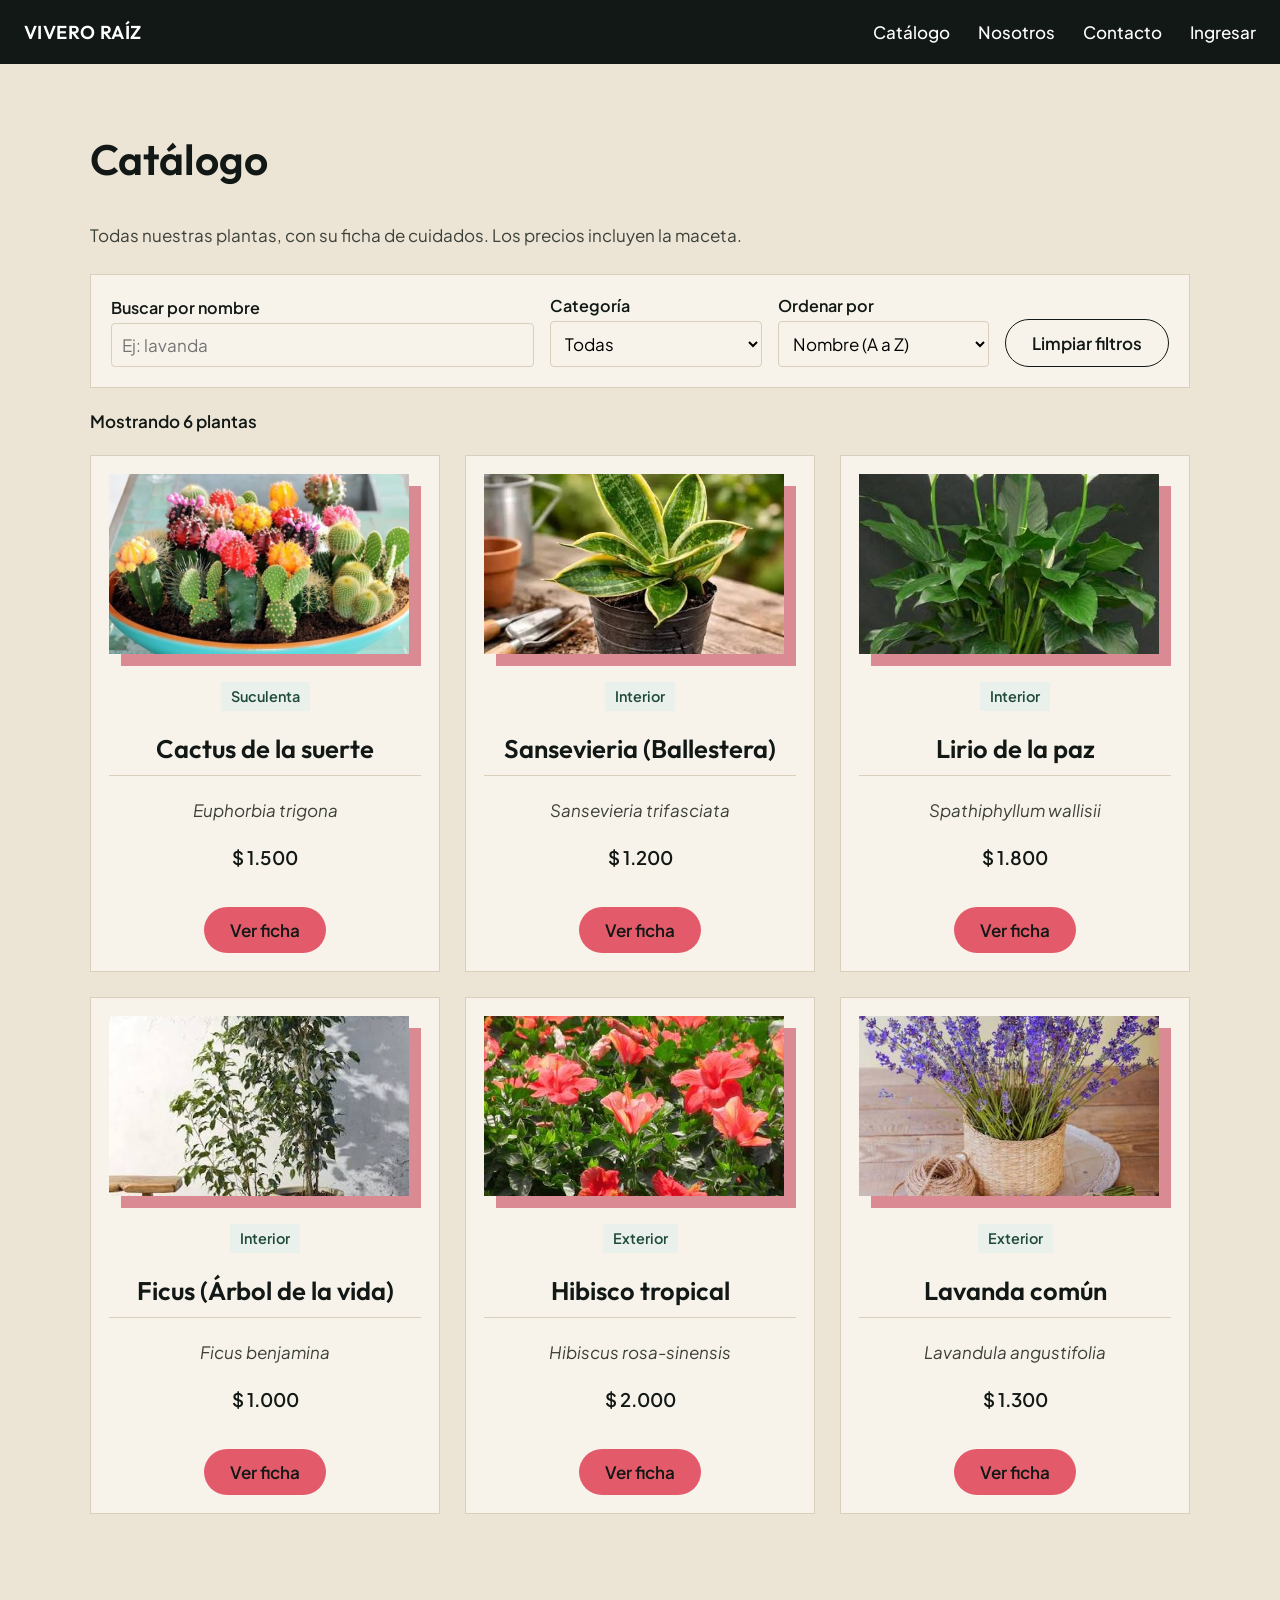
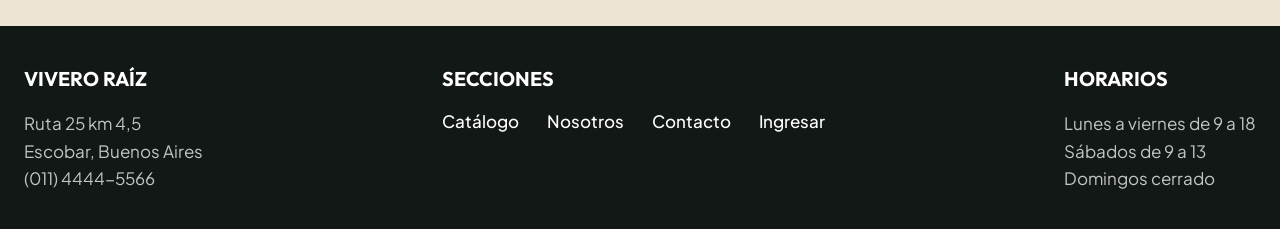
==== catalogo.html @ 2ac2e998 "Mejoras de legibilidad: tamaño base, contraste y campos de formulario" ====
<!DOCTYPE html>
<html lang="es">
<head>
    <meta charset="UTF-8">
    <meta name="viewport" content="width=device-width, initial-scale=1.0">
    <title>Vivero Raíz - Catálogo</title>
    <link rel="stylesheet" href="https://fonts.googleapis.com/css2?family=Outfit:wght@500;600;700&family=Plus+Jakarta+Sans:wght@400;500;600&display=swap">
    <link rel="stylesheet" href="css/estilos.css">
</head>
<body>
    <header>
        <div class="header-barra">
            <a href="index.html">VIVERO RAÍZ</a>
            <button type="button" class="boton-menu" aria-expanded="false" aria-controls="menu-principal" aria-label="Abrir menú">
                <svg width="22" height="22" viewBox="0 0 24 24" fill="none" stroke="currentColor" stroke-width="2" stroke-linecap="round" aria-hidden="true">
                    <path d="M4 7h16M4 12h16M4 17h16"/>
                </svg>
            </button>
        </div>
        <nav id="menu-principal" class="menu">
            <ul>
                <li><a href="catalogo.html">Catálogo</a></li>
                <li><a href="nosotros.html">Nosotros</a></li>
                <li><a href="contacto.html">Contacto</a></li>
                <li><a href="login.html">Ingresar</a></li>
            </ul>
        </nav>
    </header>

    <main>
        <h1>Catálogo</h1>
        <p>Todas nuestras plantas, con su ficha de cuidados. Los precios incluyen la maceta.</p>

        <form id="form-filtros" class="barra-filtros" role="search">
            <div>
                <label for="buscador">Buscar por nombre</label>
                <input type="search" id="buscador" name="buscador" placeholder="Ej: lavanda">
            </div>
            <div>
                <label for="filtro-categoria">Categoría</label>
                <select id="filtro-categoria" name="categoria">
                    <option value="todas">Todas</option>
                    <option value="interior">Interior</option>
                    <option value="exterior">Exterior</option>
                    <option value="suculenta">Suculenta</option>
                    <option value="aromatica">Aromática</option>
                </select>
            </div>
            <div>
                <label for="orden">Ordenar por</label>
                <select id="orden" name="orden">
                    <option value="nombre-asc">Nombre (A a Z)</option>
                    <option value="nombre-desc">Nombre (Z a A)</option>
                    <option value="precio-asc">Precio: menor a mayor</option>
                    <option value="precio-desc">Precio: mayor a menor</option>
                </select>
            </div>
            <button type="button" id="limpiar-filtros" class="boton boton-secundario">Limpiar filtros</button>
        </form>

        <p id="contador-resultados" class="contador" aria-live="polite">Mostrando 6 plantas</p>

        <p id="sin-resultados" class="mensaje-vacio" hidden>No encontramos plantas con ese criterio. Probá con otro nombre o elegí otra categoría.</p>

        <section>
            <div class="contenedor-catalogo" id="lista-plantas">

                <article data-nombre="Cactus de la suerte" data-categoria="suculenta" data-precio="1500">
                    <img src="img/cactus-suerte.jpg" alt="Cactus de la suerte en maceta">
                    <p class="etiqueta-categoria">Suculenta</p>
                    <h2>Cactus de la suerte</h2>
                    <p><em>Euphorbia trigona</em></p>
                    <p class="precio">$ 1.500</p>
                    <a href="planta.html" class="boton">Ver ficha</a>
                </article>

                <article data-nombre="Sansevieria (Ballestera)" data-categoria="interior" data-precio="1200">
                    <img src="img/sansevieria.jpg" alt="Sansevieria en maceta negra">
                    <p class="etiqueta-categoria">Interior</p>
                    <h2>Sansevieria (Ballestera)</h2>
                    <p><em>Sansevieria trifasciata</em></p>
                    <p class="precio">$ 1.200</p>
                    <a href="planta.html" class="boton">Ver ficha</a>
                </article>

                <article data-nombre="Lirio de la paz" data-categoria="interior" data-precio="1800">
                    <img src="img/lirio-paz.jpg" alt="Lirio de la paz con flores blancas">
                    <p class="etiqueta-categoria">Interior</p>
                    <h2>Lirio de la paz</h2>
                    <p><em>Spathiphyllum wallisii</em></p>
                    <p class="precio">$ 1.800</p>
                    <a href="planta.html" class="boton">Ver ficha</a>
                </article>

                <article data-nombre="Ficus (Árbol de la vida)" data-categoria="interior" data-precio="1000">
                    <img src="img/ficus.jpg" alt="Ficus benjamina en maceta">
                    <p class="etiqueta-categoria">Interior</p>
                    <h2>Ficus (Árbol de la vida)</h2>
                    <p><em>Ficus benjamina</em></p>
                    <p class="precio">$ 1.000</p>
                    <a href="planta.html" class="boton">Ver ficha</a>
                </article>

                <article data-nombre="Hibisco tropical" data-categoria="exterior" data-precio="2000">
                    <img src="img/hibisco.jpg" alt="Hibisco tropical con flores rosadas">
                    <p class="etiqueta-categoria">Exterior</p>
                    <h2>Hibisco tropical</h2>
                    <p><em>Hibiscus rosa-sinensis</em></p>
                    <p class="precio">$ 2.000</p>
                    <a href="planta.html" class="boton">Ver ficha</a>
                </article>

                <article data-nombre="Lavanda común" data-categoria="exterior" data-precio="1300">
                    <img src="img/lavanda.jpg" alt="Lavanda con flores violetas">
                    <p class="etiqueta-categoria">Exterior</p>
                    <h2>Lavanda común</h2>
                    <p><em>Lavandula angustifolia</em></p>
                    <p class="precio">$ 1.300</p>
                    <a href="planta.html" class="boton">Ver ficha</a>
                </article>

            </div>
        </section>
    </main>

    <footer>
        <section>
            <h3>VIVERO RAÍZ</h3>
            <p>Ruta 25 km 4,5<br>Escobar, Buenos Aires<br>(011) 4444-5566</p>
        </section>
        <section>
            <h3>SECCIONES</h3>
            <ul>
                <li><a href="catalogo.html">Catálogo</a></li>
                <li><a href="nosotros.html">Nosotros</a></li>
                <li><a href="contacto.html">Contacto</a></li>
                <li><a href="login.html">Ingresar</a></li>
            </ul>
        </section>
        <section>
            <h3>HORARIOS</h3>
            <p>Lunes a viernes de 9 a 18<br>Sábados de 9 a 13<br>Domingos cerrado</p>
        </section>
    </footer>

    <script src="js/menu.js"></script>
</body>
</html>
---- css/estilos.css ----
/* ============================================================
   SISTEMA DE DISEÑO — Paleta "Contraste botánico" + Tipografía
   ============================================================ */

:root {
    --color-fondo: #ECE5D6;
    --color-superficie: #F7F3EA;
    --color-fondo-oscuro: #121815;
    --color-texto: #121815;
    --color-texto-claro: #FFFFFF;
    --color-texto-muted: #3d4139;
    --color-primario: #1F4A3A;
    --color-primario-hover: #163428;
    --color-acento: #E35B6B;
    --color-acento-hover: #D1485B;
     --color-encuadre: #d98a93;
    --color-peligro: #A33333;
    --color-peligro-hover: #7A2626;
    --color-borde: #D9CFBC;
    --color-exito-fondo: #EAF1EC;
    --color-exito-texto: #1F4A3A;
    --color-error-fondo: #FBECEC;
    --color-error-texto: #A33333;

    --fuente-titulos: 'Outfit', sans-serif;
    --fuente-base: 'Plus Jakarta Sans', sans-serif;
}

/* ============================================================
   BASE
   ============================================================ */
html {
    font-size: 106.25%;
}
body {
    font-family: var(--fuente-base);
    margin: 0;
    padding: 0;
    background-color: var(--color-fondo);
    color: var(--color-texto);
}

h1, h2, h3, legend {
    font-family: var(--fuente-titulos);
}
/* Los campos y botones no heredan el tamaño de letra: se lo damos explícito */
input, select, textarea, button {
    font-size: 1rem;
}

/* ============================================================
   HEADER / FOOTER
   ============================================================ */

header, footer {
    background-color: var(--color-fondo-oscuro);
    color: var(--color-texto-claro);
    padding: 20px 24px;
    display: flex;
    flex-direction: column;
    align-items: center;
    text-align: center;
    gap: 15px;
}

footer {
    margin-top: 48px;
}

header div a {
    font-family: var(--fuente-titulos);
    font-weight: 600;
    font-size: 1.1em;
    letter-spacing: 0.4px;
    color: var(--color-texto-claro);
    text-decoration: none;
}

header nav a,
footer a {
    color: var(--color-texto-claro);
    text-decoration: none;
    font-weight: 500;
}

header nav a:hover,
footer a:hover {
    text-decoration: underline;
}

header ul,
footer ul {
    list-style: none;
    display: flex;
    flex-direction: column;
    align-items: center;
    gap: 12px 28px;
    margin: 0;
    padding: 0;
}

@media (min-width: 768px) {
    header, footer {
        flex-direction: row;
        justify-content: space-between;
        text-align: left;
    }
    header ul, footer ul {
        flex-direction: row;
        align-items: center;
    }
    /* Texto del footer legible sobre el fondo oscuro */
footer p {
    color: rgba(255, 255, 255, 0.75);
}

/* En escritorio, las 3 columnas del footer alineadas arriba */
@media (min-width: 768px) {
    footer {
        align-items: flex-start;
    }
}
}

/* ============================================================
   CONTENIDO PRINCIPAL
   ============================================================ */

main {
    max-width: 1100px;
    margin: 0 auto;
    padding: 40px 24px 64px;
}

img {
    max-width: 100%;
    height: auto;
    border-radius: 0;
}
/* Encuadre "bloque desfasado": un bloque verde sólido detrás de cada foto */
main img {
    display: block;
    width: calc(100% - 12px);
    box-shadow: 12px 12px 0 var(--color-encuadre);
        }

h1 {
    color: var(--color-texto);
    font-weight: 600;
    font-size: 2.5em;
    margin-bottom:36px
}

h2 {
    color: var(--color-texto);
    font-weight: 600;
    border-bottom: 1px solid var(--color-borde);
    padding-bottom: 10px;
}

p {
    color: var(--color-texto-muted);
    line-height: 1.6;
}

main a {
    color: var(--color-primario);
    font-weight: 600;
    text-decoration: none;
}

main a:hover {
    text-decoration: underline;
}

/* ============================================================
   BOTONES
   ============================================================ */

.boton {
    display: inline-block;
    background-color: var(--color-acento);
    color: var(--color-texto);
    padding: 12px 26px;
    text-decoration: none;
    border-radius: 999px;
    font-weight: 600;
    font-family: var(--fuente-base);
    margin-top: 15px;
    border: none;
    cursor: pointer;
    transition: background-color 0.2s ease, transform 0.15s ease;
}

.boton:hover {
    background-color: var(--color-acento-hover);
}

.boton-chico {
    padding: 7px 18px;
    font-size: 0.85em;
    margin-top: 0;
}

.boton-eliminar {
    background-color: var(--color-peligro);
    color: var(--color-texto-claro);
}

.boton-eliminar:hover {
    background-color: var(--color-peligro-hover);
}

.boton:focus-visible,
main a:focus-visible,
header nav a:focus-visible,
footer a:focus-visible {
    outline: 3px solid var(--color-primario);
    outline-offset: 2px;
}

/* ============================================================
   TABLAS
   ============================================================ */

table {
    width: 100%;
    border-collapse: collapse;
    margin-top: 15px;
}

th, td {
    padding: 12px;
    border-bottom: 1px solid var(--color-borde);
    text-align: left;
}

th {
    background-color: var(--color-superficie);
    color: var(--color-primario);
    font-family: var(--fuente-titulos);
    font-weight: 600;
}

.tabla-scroll {
    overflow-x: auto;
    margin-top: 20px;
}

.acciones-tabla {
    display: flex;
    gap: 8px;
    flex-wrap: wrap;
}
/* Tabla de especificaciones de planta.html: primera columna fija */
.tabla-ficha th {
    width: 35%;
}

/* Listado de la intranet: que ningún dato se parta en dos renglones */
.tabla-scroll td {
    white-space: nowrap;
    font-variant-numeric: tabular-nums;
}


/* ============================================================
   MENSAJES DE ESTADO
   ============================================================ */

.mensaje-error {
    color: var(--color-error-texto);
    border-left: 4px solid var(--color-error-texto);
    background-color: var(--color-error-fondo);
    padding: 10px 15px;
    border-radius: 0;
    margin: 15px 0;
}

.mensaje-exito {
    color: var(--color-exito-texto);
    border-left: 4px solid var(--color-exito-texto);
    background-color: var(--color-exito-fondo);
    padding: 10px 15px;
    border-radius: 0;
    margin: 15px 0;
}

/* ============================================================
   FORMULARIOS
   ============================================================ */

fieldset {
    border: 1px solid var(--color-borde);
    padding: 20px;
    margin-bottom: 20px;
    border-radius: 0;
}

legend {
    font-weight: 600;
    color: var(--color-primario);
    padding: 0 10px;
    text-transform: uppercase;
    letter-spacing: 1px;
}

label {
    display: block;
    margin-top: 10px;
    font-weight: 600;
    font-size: 0.95em;
}

input, select, textarea {
     background-color: var(--color-superficie);
    width: 100%;
    padding: 10px;
    margin-top: 5px;
    border: 1px solid var(--color-borde);
    border-radius: 4px;
    box-sizing: border-box;
    font-family: var(--fuente-base);
}

input:focus, select:focus, textarea:focus {
    outline: none;
    border-color: var(--color-primario);
    box-shadow: 0 0 0 3px rgba(31, 74, 58, 0.15);
}

input[type="checkbox"],
input[type="radio"] {
    accent-color: var(--color-acento);
}

.grupo-opciones {
    display: flex;
    flex-wrap: wrap;
    gap: 15px;
    margin-top: 8px;
}

.grupo-opciones label {
    display: inline-flex;
    align-items: center;
    gap: 6px;
    font-weight: 400;
    margin-top: 0;
}

.grupo-opciones input[type="radio"],
.grupo-opciones input[type="checkbox"] {
    width: auto;
    margin-top: 0;
}

/* ============================================================
   GRILLAS RESPONSIVAS (catálogo, equipo, línea de tiempo)
   ============================================================ */

.contenedor-catalogo,
.contenedor-equipo,
.linea-tiempo {
    display: grid;
    grid-template-columns: 1fr;
    gap: 25px;
    margin-top: 20px;
}

.contenedor-catalogo article,
.contenedor-equipo article,
.linea-tiempo article {
    background-color: var(--color-superficie);
    border: 1px solid var(--color-borde);
    padding: 18px;
    text-align: center;
    transition: transform 0.3s ease;
}

.contenedor-catalogo article:hover {
    transform: translateY(-5px);
}

.contenedor-catalogo article img,
.contenedor-equipo img {
     width: calc(100% - 12px);
    height: 180px;
    object-fit: cover;
    margin-bottom: 28px;
}

.linea-tiempo h3 {
    color: var(--color-primario);
    font-size: 1.8em;
}

@media (min-width: 768px) {
    .contenedor-catalogo,
    .contenedor-equipo {
        grid-template-columns: repeat(2, 1fr);
    }
    .linea-tiempo {
        grid-template-columns: repeat(2, 1fr);
    }
}

@media (min-width: 1024px) {
    .contenedor-catalogo,
    .contenedor-equipo {
        grid-template-columns: repeat(3, 1fr);
    }
    .linea-tiempo {
        grid-template-columns: repeat(4, 1fr);
    }
}
/* --- ENTREGA 6: ERRORES DE VALIDACIÓN --- */
.error-campo {
    color: var(--color-error-texto);
    font-size: 0.85em;
    font-weight: 600;
    margin: 4px 0 0;
}

.campo-invalido {
    border-color: var(--color-error-texto);
    background-color: var(--color-error-fondo);
}
/* --- ENTREGA 6: FORMULARIO DE REGISTRO --- */

/* Dos campos lado a lado en escritorio, apilados en celular */
.fila-campos {
    display: grid;
    grid-template-columns: 1fr;
    gap: 0 20px;
}

@media (min-width: 768px) {
    .fila-campos {
        grid-template-columns: 1fr 1fr;
    }
}

/* Texto de ayuda debajo de un campo (ej: "Mínimo 8 caracteres") */
.ayuda-campo {
    font-size: 0.85em;
    margin: 4px 0 0;
}
/* --- ENTREGA 6: MENÚ HAMBURGUESA --- */

/* Fila superior del header: marca a la izquierda, botón a la derecha */
.header-barra {
    display: flex;
    justify-content: space-between;
    align-items: center;
    width: 100%;
}

.boton-menu {
    background: none;
    border: 1px solid rgba(255, 255, 255, 0.4);
    color: var(--color-texto-claro);
    width: 44px;
    height: 44px;
    border-radius: 999px;
    display: flex;
    align-items: center;
    justify-content: center;
    cursor: pointer;
}

/* En celular, el menú arranca cerrado */
.menu {
    display: none;
    width: 100%;
}

/* JavaScript le agrega esta clase cuando el usuario lo abre */
.menu.abierto {
    display: block;
}

/* Sobre fondo oscuro, el contorno de foco va en rosa para que se vea */
header a:focus-visible,
footer a:focus-visible,
.boton-menu:focus-visible {
    outline: 3px solid var(--color-acento);
    outline-offset: 2px;
}

/* En escritorio: sin botón, menú siempre visible */
@media (min-width: 768px) {
    .header-barra {
        width: auto;
    }
    .boton-menu {
        display: none;
    }
    .menu {
        display: block;
        width: auto;
    }
}
/* --- ENTREGA 7: BARRA DE FILTROS DEL CATÁLOGO --- */

.barra-filtros {
    display: grid;
    grid-template-columns: 1fr;
    gap: 16px;
    align-items: end;
    background-color: var(--color-superficie);
    border: 1px solid var(--color-borde);
    padding: 20px;
    margin-top: 24px;
}

.barra-filtros label {
    margin-top: 0;
}

@media (min-width: 768px) {
    .barra-filtros {
        grid-template-columns: 2fr 1fr 1fr auto;
    }
}

/* Botón secundario: mismo formato pill, pero sin relleno */
.boton-secundario {
    background-color: transparent;
    color: var(--color-texto);
    border: 1.5px solid var(--color-texto);
    margin-top: 0;
}

.boton-secundario:hover {
    background-color: var(--color-texto);
    color: var(--color-texto-claro);
}

.contador {
    margin: 20px 0 0;
    font-weight: 600;
    color: var(--color-texto);
}

.mensaje-vacio {
    margin-top: 20px;
    padding: 32px 20px;
    text-align: center;
    border: 1px dashed var(--color-borde);
}

/* Etiqueta de categoría en cada tarjeta */
.etiqueta-categoria {
    display: inline-block;
    font-size: 0.85em;
    font-weight: 600;
    color: var(--color-primario);
    background-color: var(--color-exito-fondo);
    padding: 3px 10px;
    margin: 0;
}

.precio {
    font-weight: 600;
    font-size: 1.1em;
    color: var(--color-texto);
}
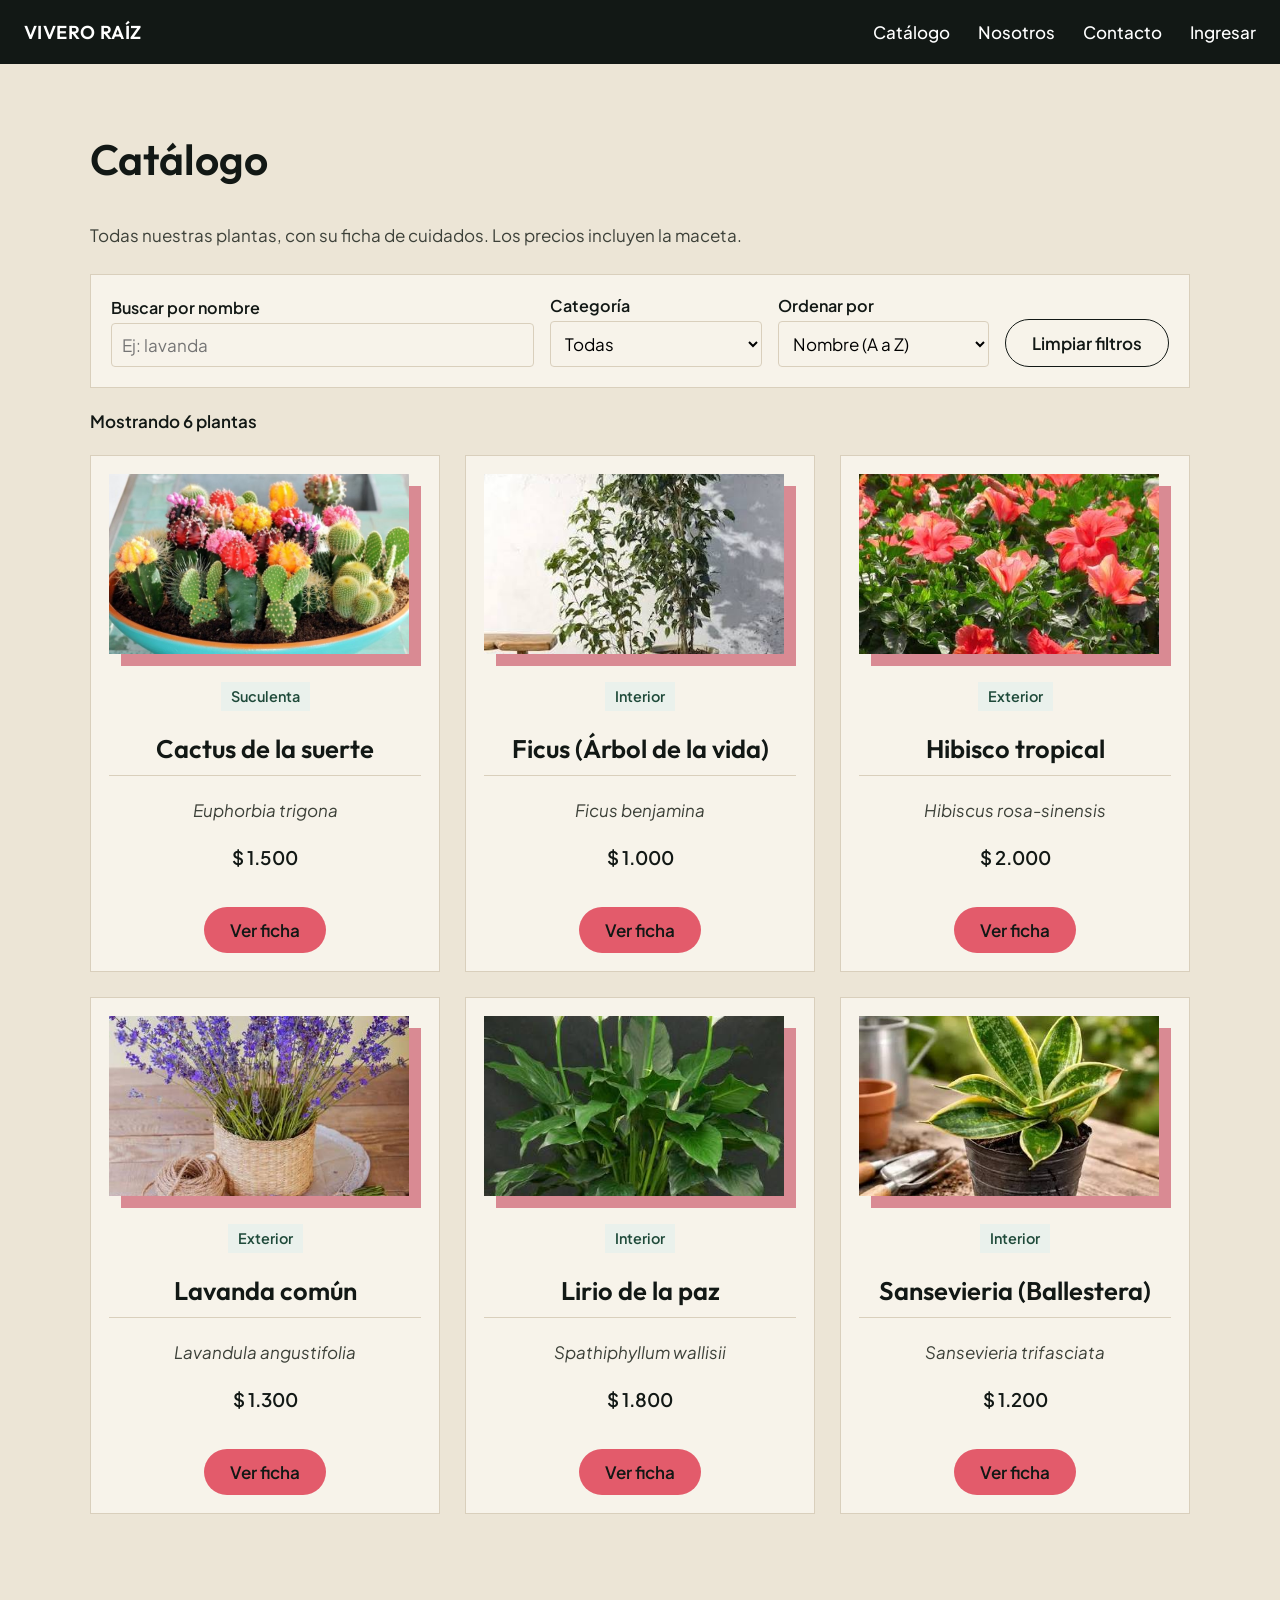
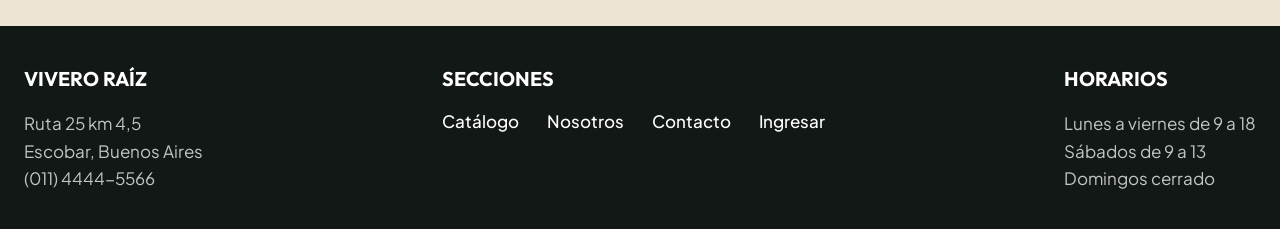
==== commit 5af3ef89: "Entrega 7: buscador, filtros, orden y contador del catalogo" ====
--- a/catalogo.html
+++ b/catalogo.html
@@ -142,7 +142,9 @@
             <p>Lunes a viernes de 9 a 18<br>Sábados de 9 a 13<br>Domingos cerrado</p>
         </section>
     </footer>
+    <script src="js/catalogo.js"></script>
 
     <script src="js/menu.js"></script>
+    
 </body>
 </html>
--- a/css/estilos.css
+++ b/css/estilos.css
@@ -205,10 +205,12 @@
 .boton-eliminar {
     background-color: var(--color-peligro);
     color: var(--color-texto-claro);
+    border: 1.5px solid var(--color-peligro);
 }
 
 .boton-eliminar:hover {
     background-color: var(--color-peligro-hover);
+    border-color: var(--color-peligro-hover);
 }
 
 .boton:focus-visible,
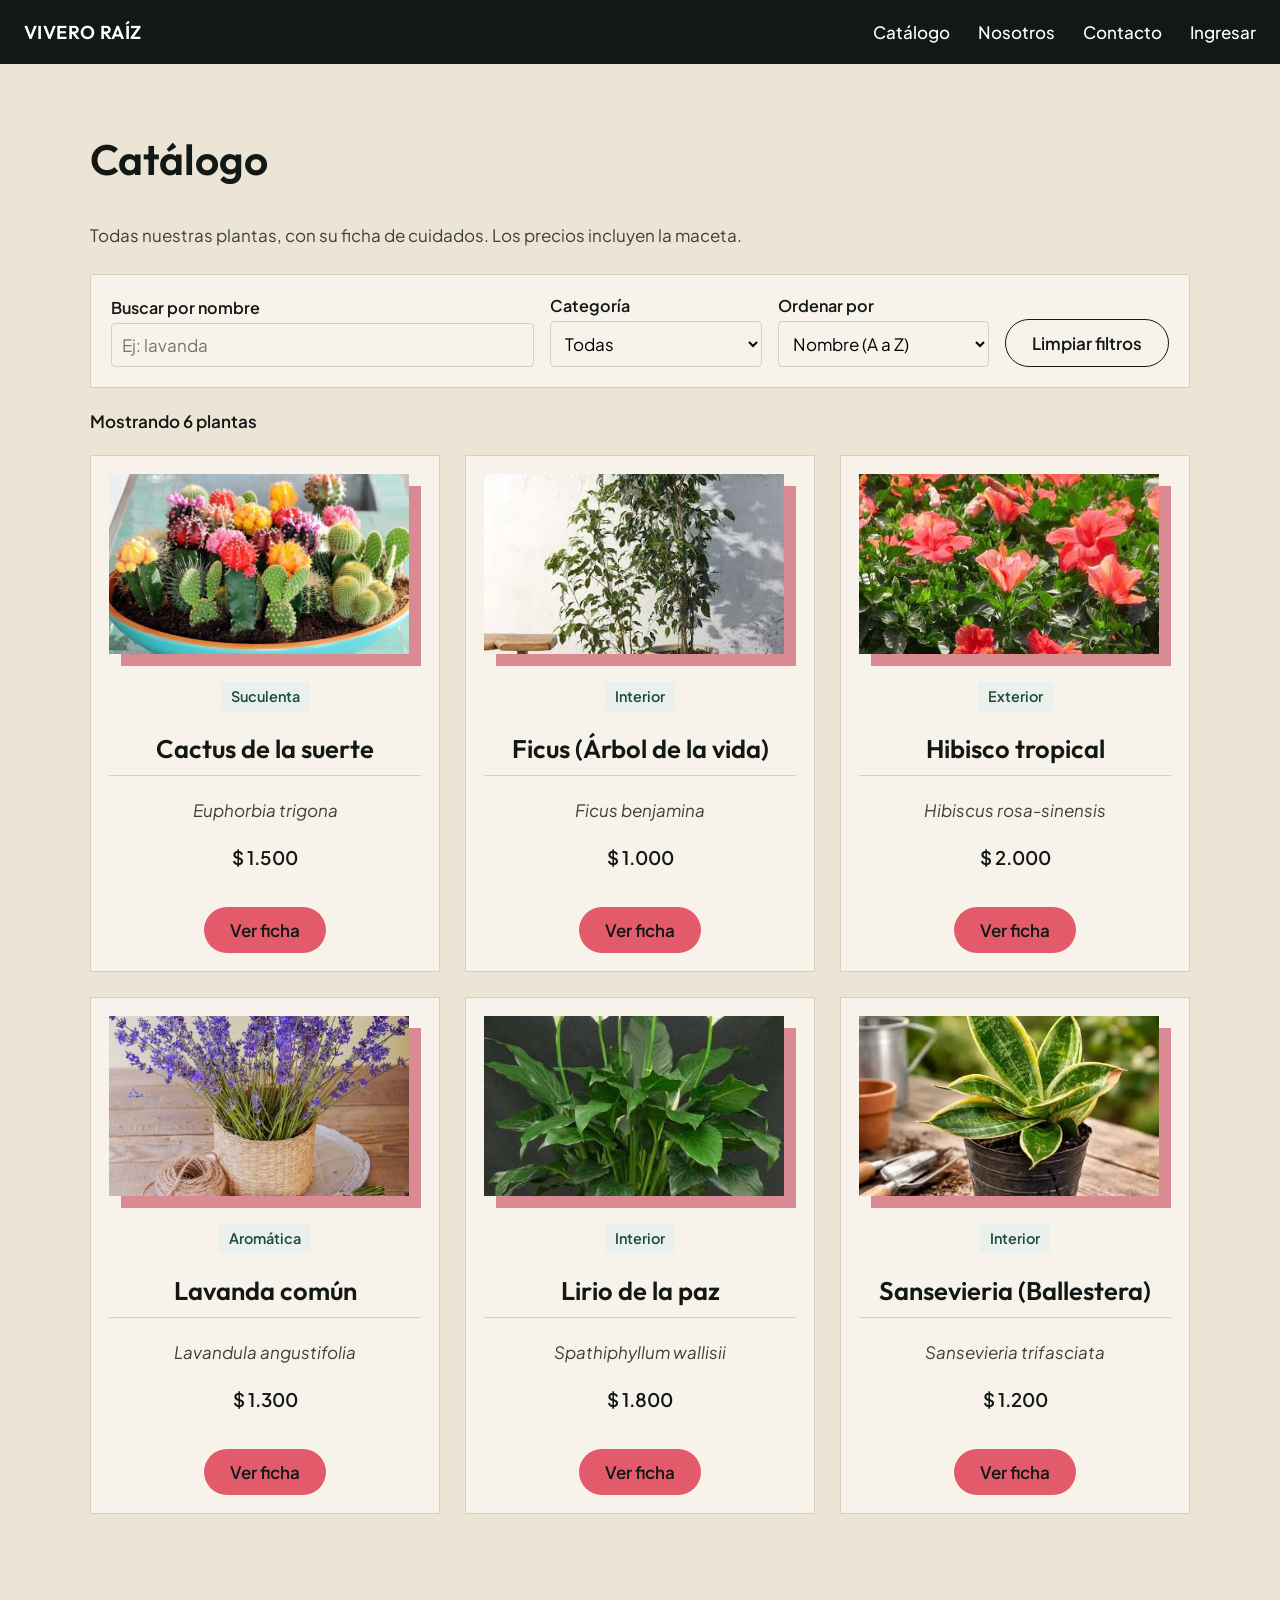
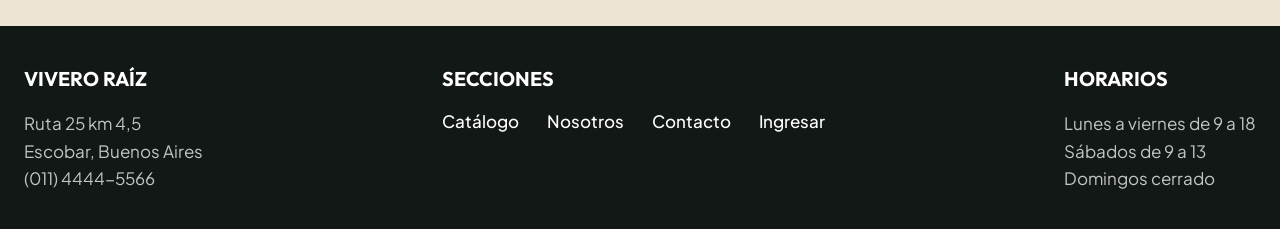
==== commit 042795bd: "Entrega 8: catalogo generado desde datos.js y filtros sobre el array" ====
--- a/catalogo.html
+++ b/catalogo.html
@@ -43,7 +43,7 @@
                     <option value="interior">Interior</option>
                     <option value="exterior">Exterior</option>
                     <option value="suculenta">Suculenta</option>
-                    <option value="aromatica">Aromática</option>
+                    <option value="aromática">Aromática</option>
                 </select>
             </div>
             <div>
@@ -65,59 +65,7 @@
         <section>
             <div class="contenedor-catalogo" id="lista-plantas">
 
-                <article data-nombre="Cactus de la suerte" data-categoria="suculenta" data-precio="1500">
-                    <img src="img/cactus-suerte.jpg" alt="Cactus de la suerte en maceta">
-                    <p class="etiqueta-categoria">Suculenta</p>
-                    <h2>Cactus de la suerte</h2>
-                    <p><em>Euphorbia trigona</em></p>
-                    <p class="precio">$ 1.500</p>
-                    <a href="planta.html" class="boton">Ver ficha</a>
-                </article>
-
-                <article data-nombre="Sansevieria (Ballestera)" data-categoria="interior" data-precio="1200">
-                    <img src="img/sansevieria.jpg" alt="Sansevieria en maceta negra">
-                    <p class="etiqueta-categoria">Interior</p>
-                    <h2>Sansevieria (Ballestera)</h2>
-                    <p><em>Sansevieria trifasciata</em></p>
-                    <p class="precio">$ 1.200</p>
-                    <a href="planta.html" class="boton">Ver ficha</a>
-                </article>
-
-                <article data-nombre="Lirio de la paz" data-categoria="interior" data-precio="1800">
-                    <img src="img/lirio-paz.jpg" alt="Lirio de la paz con flores blancas">
-                    <p class="etiqueta-categoria">Interior</p>
-                    <h2>Lirio de la paz</h2>
-                    <p><em>Spathiphyllum wallisii</em></p>
-                    <p class="precio">$ 1.800</p>
-                    <a href="planta.html" class="boton">Ver ficha</a>
-                </article>
-
-                <article data-nombre="Ficus (Árbol de la vida)" data-categoria="interior" data-precio="1000">
-                    <img src="img/ficus.jpg" alt="Ficus benjamina en maceta">
-                    <p class="etiqueta-categoria">Interior</p>
-                    <h2>Ficus (Árbol de la vida)</h2>
-                    <p><em>Ficus benjamina</em></p>
-                    <p class="precio">$ 1.000</p>
-                    <a href="planta.html" class="boton">Ver ficha</a>
-                </article>
-
-                <article data-nombre="Hibisco tropical" data-categoria="exterior" data-precio="2000">
-                    <img src="img/hibisco.jpg" alt="Hibisco tropical con flores rosadas">
-                    <p class="etiqueta-categoria">Exterior</p>
-                    <h2>Hibisco tropical</h2>
-                    <p><em>Hibiscus rosa-sinensis</em></p>
-                    <p class="precio">$ 2.000</p>
-                    <a href="planta.html" class="boton">Ver ficha</a>
-                </article>
-
-                <article data-nombre="Lavanda común" data-categoria="exterior" data-precio="1300">
-                    <img src="img/lavanda.jpg" alt="Lavanda con flores violetas">
-                    <p class="etiqueta-categoria">Exterior</p>
-                    <h2>Lavanda común</h2>
-                    <p><em>Lavandula angustifolia</em></p>
-                    <p class="precio">$ 1.300</p>
-                    <a href="planta.html" class="boton">Ver ficha</a>
-                </article>
+                
 
             </div>
         </section>
@@ -142,9 +90,10 @@
             <p>Lunes a viernes de 9 a 18<br>Sábados de 9 a 13<br>Domingos cerrado</p>
         </section>
     </footer>
-    <script src="js/catalogo.js"></script>
-
-    <script src="js/menu.js"></script>
+  <script src="js/datos.js"></script>
+<script src="js/utilidades.js"></script>
+<script src="js/catalogo.js"></script>
+<script src="js/menu.js"></script>
     
 </body>
 </html>
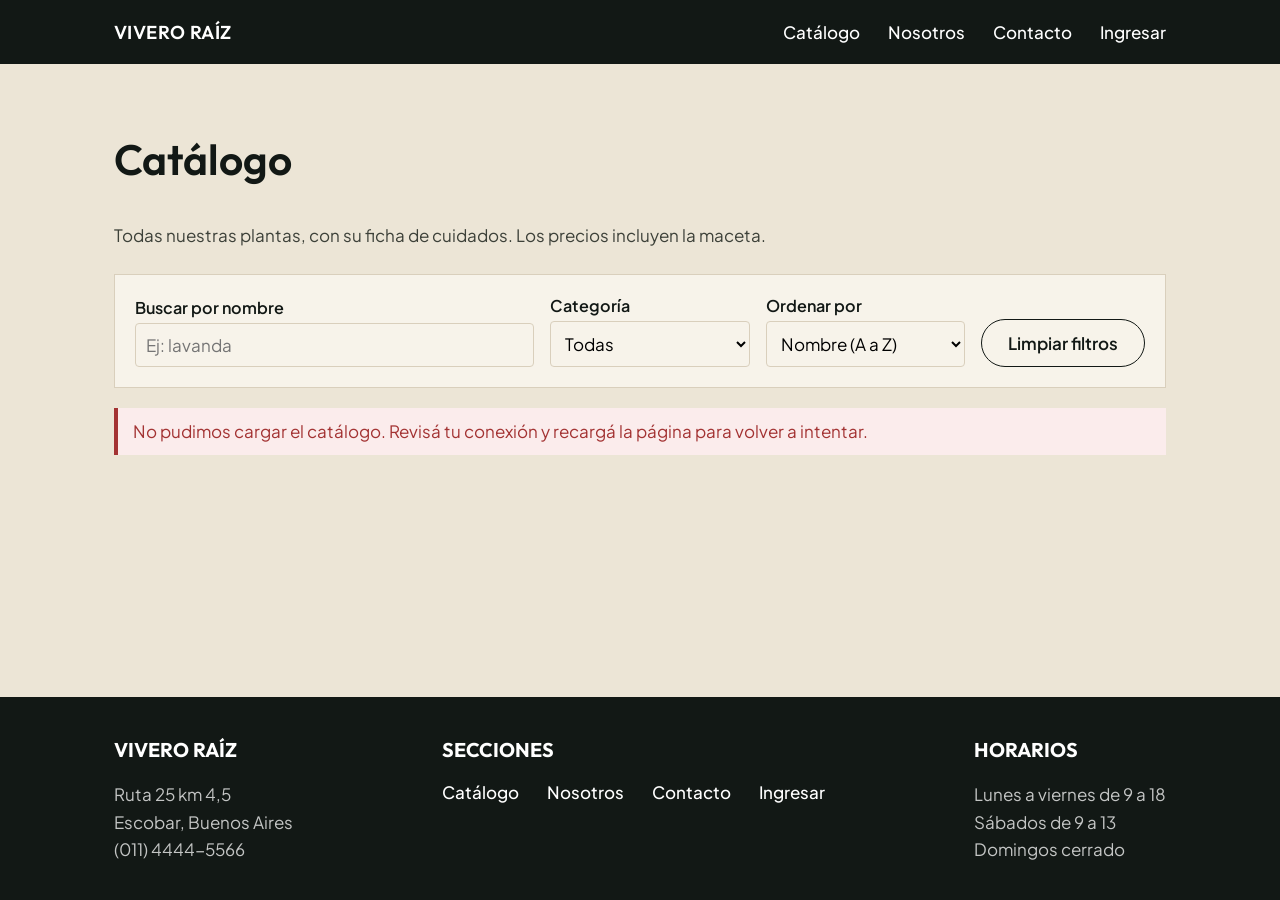
==== commit da63b258: "Entrega 9: api.js y catalogo alimentado desde MockAPI" ====
--- a/catalogo.html
+++ b/catalogo.html
@@ -58,7 +58,11 @@
             <button type="button" id="limpiar-filtros" class="boton boton-secundario">Limpiar filtros</button>
         </form>
 
-        <p id="contador-resultados" class="contador" aria-live="polite">Mostrando 6 plantas</p>
+        <p id="contador-resultados" class="contador" aria-live="polite"></p>
+
+<p id="cargando" class="mensaje-cargando">Cargando plantas…</p>
+
+<p id="error-carga" class="mensaje-error" hidden>No pudimos cargar el catálogo. Revisá tu conexión y recargá la página para volver a intentar.</p>
 
         <p id="sin-resultados" class="mensaje-vacio" hidden>No encontramos plantas con ese criterio. Probá con otro nombre o elegí otra categoría.</p>
 
@@ -90,8 +94,8 @@
             <p>Lunes a viernes de 9 a 18<br>Sábados de 9 a 13<br>Domingos cerrado</p>
         </section>
     </footer>
-  <script src="js/datos.js"></script>
-<script src="js/utilidades.js"></script>
+  <script src="js/utilidades.js"></script>
+<script src="js/api.js"></script>
 <script src="js/catalogo.js"></script>
 <script src="js/menu.js"></script>
     
--- a/css/estilos.css
+++ b/css/estilos.css
@@ -38,6 +38,9 @@
     padding: 0;
     background-color: var(--color-fondo);
     color: var(--color-texto);
+    min-height: 100vh;
+    display: flex;
+    flex-direction: column;
 }
 
 h1, h2, h3, legend {
@@ -55,7 +58,7 @@
 header, footer {
     background-color: var(--color-fondo-oscuro);
     color: var(--color-texto-claro);
-    padding: 20px 24px;
+    padding: 20px max(24px, calc((100% - 1100px) / 2 + 24px));
     display: flex;
     flex-direction: column;
     align-items: center;
@@ -130,6 +133,9 @@
     max-width: 1100px;
     margin: 0 auto;
     padding: 40px 24px 64px;
+        flex: 1;
+    width: 100%;
+    box-sizing: border-box;
 }
 
 img {
@@ -567,4 +573,11 @@
     font-weight: 600;
     font-size: 1.1em;
     color: var(--color-texto);
+}
+/* --- ENTREGA 9: ESTADO DE CARGA --- */
+.mensaje-cargando {
+    margin-top: 20px;
+    padding: 32px 20px;
+    text-align: center;
+    color: var(--color-texto-muted);
 }
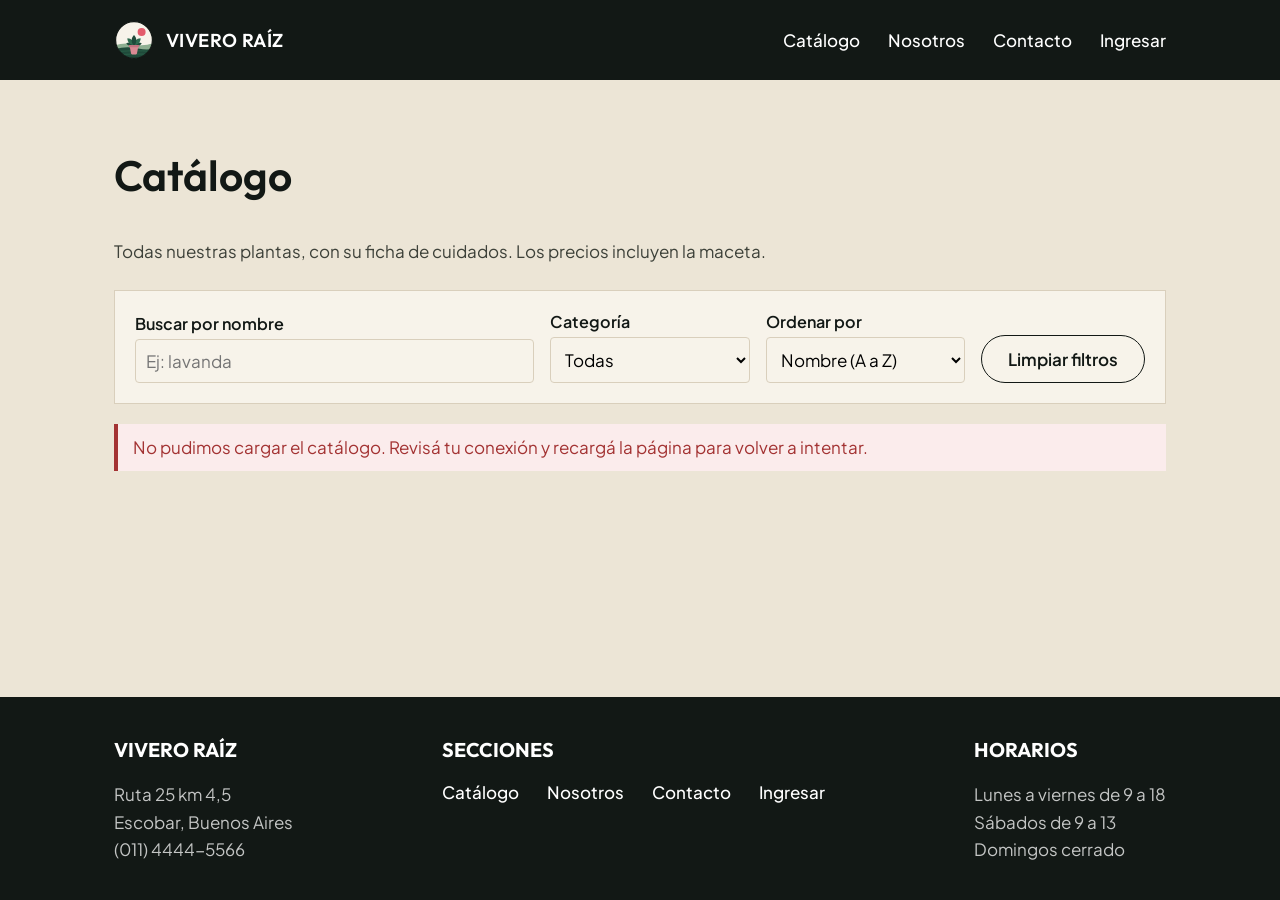
==== commit d61bfed0: "Agregar logo en el header y como favicon" ====
--- a/catalogo.html
+++ b/catalogo.html
@@ -4,13 +4,17 @@
     <meta charset="UTF-8">
     <meta name="viewport" content="width=device-width, initial-scale=1.0">
     <title>Vivero Raíz - Catálogo</title>
+    <link rel="icon" href="img/logo.svg" type="image/svg+xml">
     <link rel="stylesheet" href="https://fonts.googleapis.com/css2?family=Outfit:wght@500;600;700&family=Plus+Jakarta+Sans:wght@400;500;600&display=swap">
     <link rel="stylesheet" href="css/estilos.css">
 </head>
 <body>
     <header>
         <div class="header-barra">
-            <a href="index.html">VIVERO RAÍZ</a>
+            <a href="index.html" class="marca">
+    <img src="img/logo.svg" alt="" width="40" height="40">
+    VIVERO RAÍZ
+</a>
             <button type="button" class="boton-menu" aria-expanded="false" aria-controls="menu-principal" aria-label="Abrir menú">
                 <svg width="22" height="22" viewBox="0 0 24 24" fill="none" stroke="currentColor" stroke-width="2" stroke-linecap="round" aria-hidden="true">
                     <path d="M4 7h16M4 12h16M4 17h16"/>
--- a/css/estilos.css
+++ b/css/estilos.css
@@ -580,4 +580,15 @@
     padding: 32px 20px;
     text-align: center;
     color: var(--color-texto-muted);
+}
+/* --- LOGO EN EL HEADER --- */
+.marca {
+    display: inline-flex;
+    align-items: center;
+    gap: 12px;
+}
+
+.marca img {
+    width: 40px;
+    height: 40px;
 }
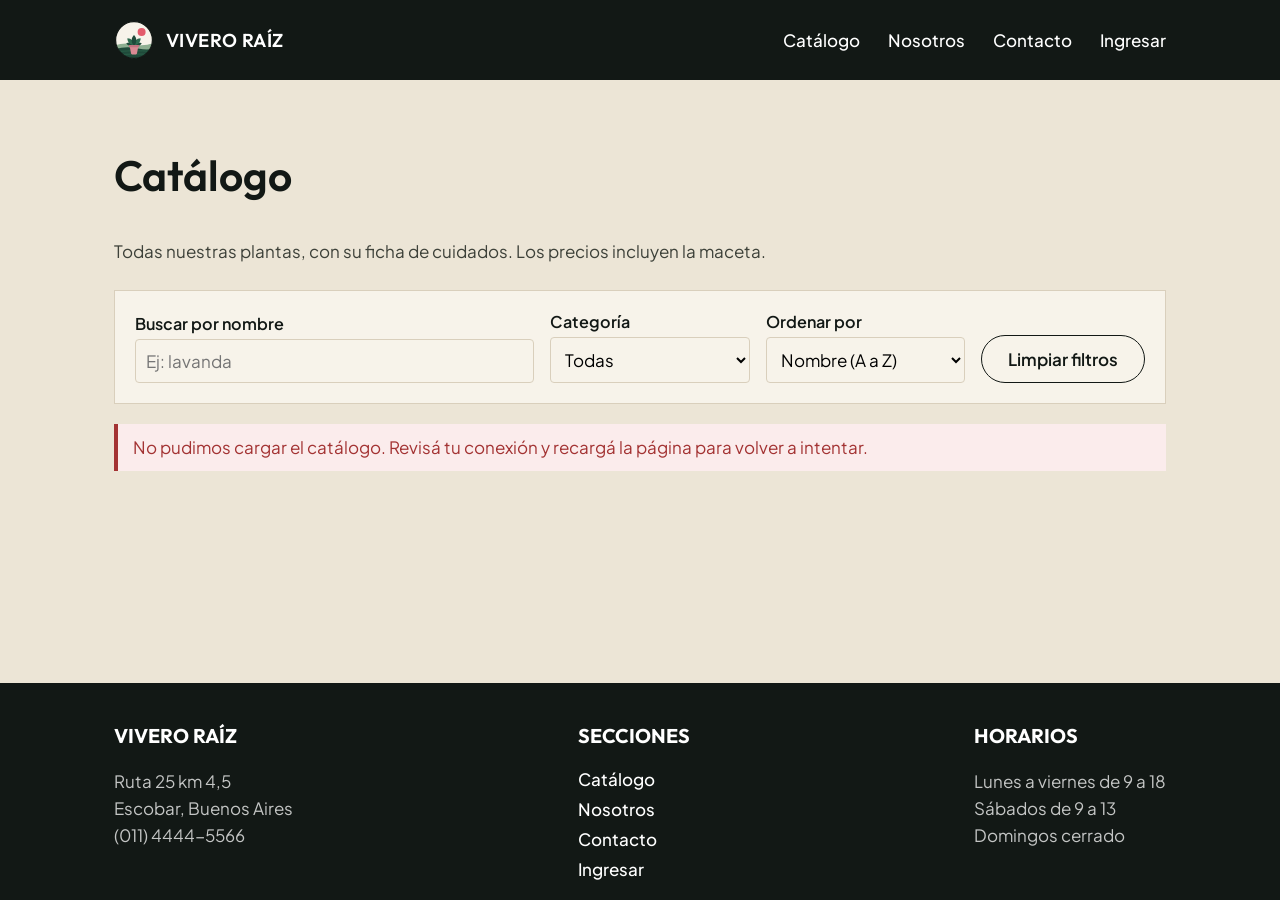
==== commit cff0fc4b: "Entrega 11: intranet protegida, header con sesion y tarjetas del inicio +Fotos del vivero y del equi" ====
--- a/catalogo.html
+++ b/catalogo.html
@@ -98,10 +98,12 @@
             <p>Lunes a viernes de 9 a 18<br>Sábados de 9 a 13<br>Domingos cerrado</p>
         </section>
     </footer>
-  <script src="js/utilidades.js"></script>
-<script src="js/api.js"></script>
-<script src="js/catalogo.js"></script>
-<script src="js/menu.js"></script>
+
+    <script src="js/sesion.js"></script>
+    <script src="js/utilidades.js"></script>
+    <script src="js/api.js"></script>
+    <script src="js/catalogo.js"></script>
+    <script src="js/menu.js"></script>
     
 </body>
 </html>
--- a/css/estilos.css
+++ b/css/estilos.css
@@ -112,17 +112,15 @@
         flex-direction: row;
         align-items: center;
     }
-    /* Texto del footer legible sobre el fondo oscuro */
+    /* En escritorio, las 3 columnas del footer alineadas arriba */
+    footer {
+        align-items: flex-start;
+    }
+}
+
+/* Texto del footer legible sobre el fondo oscuro (en todos los tamaños) */
 footer p {
     color: rgba(255, 255, 255, 0.75);
-}
-
-/* En escritorio, las 3 columnas del footer alineadas arriba */
-@media (min-width: 768px) {
-    footer {
-        align-items: flex-start;
-    }
-}
 }
 
 /* ============================================================
@@ -177,6 +175,12 @@
 
 main a:hover {
     text-decoration: underline;
+}
+
+/* Aire entre las secciones grandes de una página */
+main > section + section,
+main > section + aside {
+    margin-top: 56px;
 }
 
 /* ============================================================
@@ -368,6 +372,7 @@
    ============================================================ */
 
 .contenedor-catalogo,
+.contenedor-categorias,
 .contenedor-equipo,
 .linea-tiempo {
     display: grid;
@@ -377,6 +382,7 @@
 }
 
 .contenedor-catalogo article,
+.contenedor-categorias article,
 .contenedor-equipo article,
 .linea-tiempo article {
     background-color: var(--color-superficie);
@@ -391,6 +397,7 @@
 }
 
 .contenedor-catalogo article img,
+.contenedor-categorias img,
 .contenedor-equipo img {
      width: calc(100% - 12px);
     height: 180px;
@@ -405,6 +412,7 @@
 
 @media (min-width: 768px) {
     .contenedor-catalogo,
+    .contenedor-categorias,
     .contenedor-equipo {
         grid-template-columns: repeat(2, 1fr);
     }
@@ -415,6 +423,7 @@
 
 @media (min-width: 1024px) {
     .contenedor-catalogo,
+    .contenedor-categorias,
     .contenedor-equipo {
         grid-template-columns: repeat(3, 1fr);
     }
@@ -591,4 +600,198 @@
 .marca img {
     width: 40px;
     height: 40px;
-}+}
+/* --- ENTREGA 10: FORMULARIO DE PLANTA --- */
+
+/* Título de un grupo de opciones (radios o checkboxes) */
+.etiqueta-grupo {
+    margin: 10px 0 0;
+    font-weight: 600;
+    font-size: 0.95em;
+    color: var(--color-texto);
+}
+
+/* Botones de Guardar y Cancelar, uno al lado del otro */
+.acciones-form,
+.grupo-botones {
+    display: flex;
+    flex-wrap: wrap;
+    align-items: center;
+    gap: 12px;
+    margin-top: 20px;
+}
+
+.acciones-form .boton,
+.grupo-botones .boton {
+    margin-top: 0;
+}
+
+/* Botón desactivado mientras se guarda */
+.boton:disabled {
+    opacity: 0.6;
+    cursor: wait;
+}
+
+/* --- ENTREGA 11: SESIÓN EN EL HEADER --- */
+.saludo-usuario {
+    color: rgba(255, 255, 255, 0.75);
+}
+
+.boton-salir {
+    background: none;
+    border: 1px solid rgba(255, 255, 255, 0.4);
+    border-radius: 999px;
+    color: var(--color-texto-claro);
+    font-family: var(--fuente-base);
+    font-weight: 500;
+    padding: 6px 16px;
+    cursor: pointer;
+    transition: background-color 0.2s ease, color 0.2s ease;
+}
+
+.boton-salir:hover {
+    background-color: var(--color-texto-claro);
+    color: var(--color-texto);
+}
+
+.boton-salir:focus-visible {
+    outline: 3px solid var(--color-acento);
+    outline-offset: 2px;
+}
+
+/* --- INICIO: FRANJA DE LA INTRANET --- */
+.franja-intranet {
+    background-color: var(--color-fondo-oscuro);
+    color: var(--color-texto-claro);
+    padding: 32px;
+    display: flex;
+    flex-wrap: wrap;
+    align-items: center;
+    justify-content: space-between;
+    gap: 20px;
+}
+
+.franja-intranet h2 {
+    color: var(--color-texto-claro);
+    border-bottom: none;
+    padding-bottom: 0;
+    margin: 0 0 8px;
+}
+
+.franja-intranet p {
+    color: rgba(255, 255, 255, 0.75);
+    margin: 0;
+}
+
+.franja-intranet .boton {
+    margin-top: 0;
+}
+
+/* --- INICIO: BLOQUE "UN VIVERO, NO UN DEPÓSITO" --- */
+/* Foto y texto apilados en celular, lado a lado desde tablet */
+.bloque-vivero {
+    display: grid;
+    grid-template-columns: 1fr;
+    gap: 32px;
+    align-items: center;
+    margin-top: 20px;
+}
+
+.bloque-vivero img {
+    width: calc(100% - 12px);
+    height: 320px;
+    object-fit: cover;
+    margin-bottom: 12px;
+}
+
+.bloque-vivero p {
+    margin-top: 0;
+}
+
+@media (min-width: 768px) {
+    .bloque-vivero {
+        grid-template-columns: 1fr 1fr;
+    }
+}
+
+.lista-ventajas {
+    padding-left: 20px;
+    margin: 0 0 8px;
+}
+
+.lista-ventajas li {
+    margin-bottom: 8px;
+    color: var(--color-texto);
+}
+
+.lista-ventajas li::marker {
+    color: var(--color-acento);
+}
+
+/* --- NOSOTROS: RETRATOS DEL EQUIPO --- */
+/* Más altos que las fotos de plantas, y encuadrados en la cara */
+.contenedor-equipo img {
+    height: 260px;
+    object-position: center 30%;
+}
+
+/* --- ANCHOS PARA FORMULARIOS --- */
+/* Un formulario de 2 campos no necesita 1100px: más angosto se lee mejor */
+.ancho-angosto {
+    max-width: 480px;
+}
+
+.ancho-medio {
+    max-width: 760px;
+}
+
+/* --- FOOTER: la lista de secciones siempre en columna, como las otras dos --- */
+@media (min-width: 768px) {
+    footer ul {
+        flex-direction: column;
+        align-items: flex-start;
+        gap: 8px;
+    }
+}
+
+/* --- CONTACTO: formulario + panel "Dónde estamos" --- */
+.contacto-grilla {
+    display: grid;
+    grid-template-columns: 1fr;
+    gap: 40px;
+    margin-top: 24px;
+    align-items: start;
+}
+
+@media (min-width: 900px) {
+    .contacto-grilla {
+        grid-template-columns: 1fr 1fr;
+    }
+}
+
+.panel-contacto {
+    background-color: var(--color-superficie);
+    border: 1px solid var(--color-borde);
+    padding: 24px;
+}
+
+.panel-contacto h2 {
+    font-size: 1.15em;
+    margin-top: 0;
+}
+
+.panel-contacto h2 + p {
+    margin-bottom: 24px;
+}
+
+.panel-contacto th {
+    width: auto;
+}
+
+.mapa {
+    display: block;
+    width: 100%;
+    height: 220px;
+    border: 1px solid var(--color-borde);
+    margin-top: 24px;
+}
